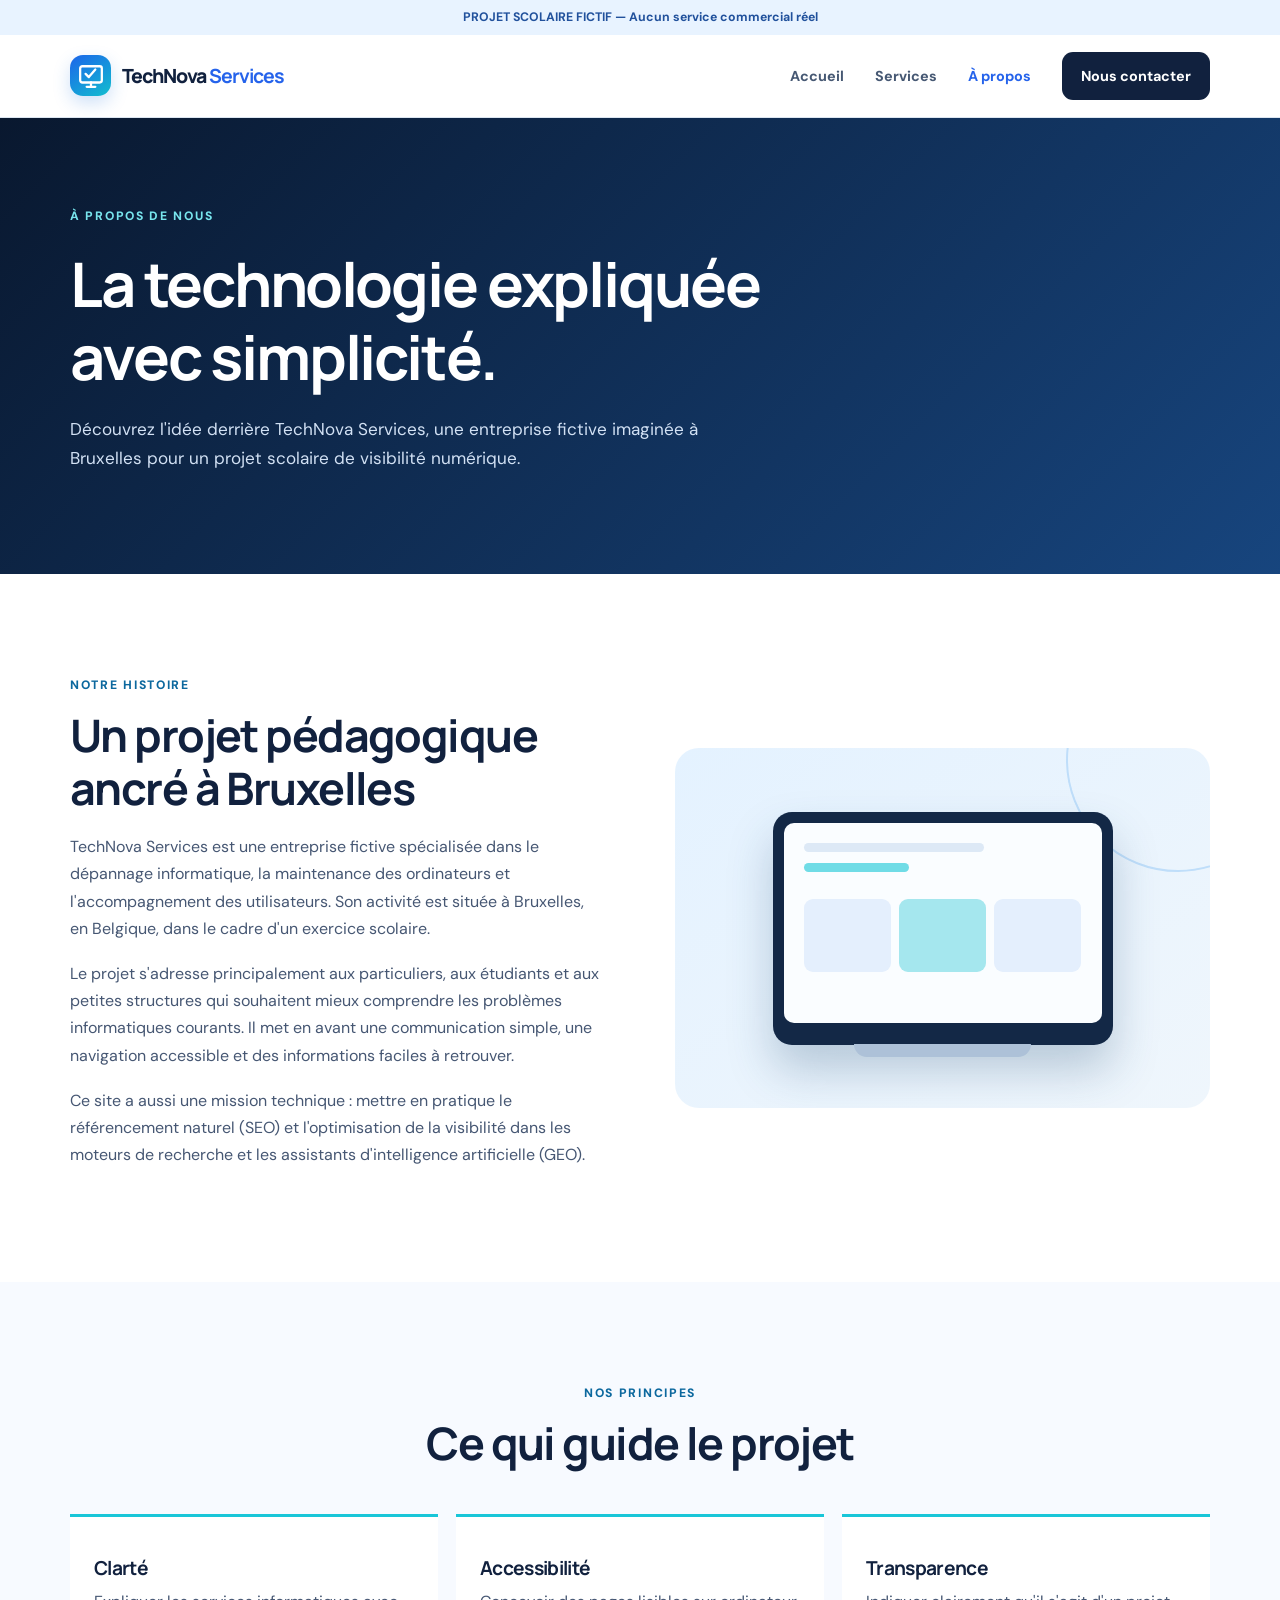
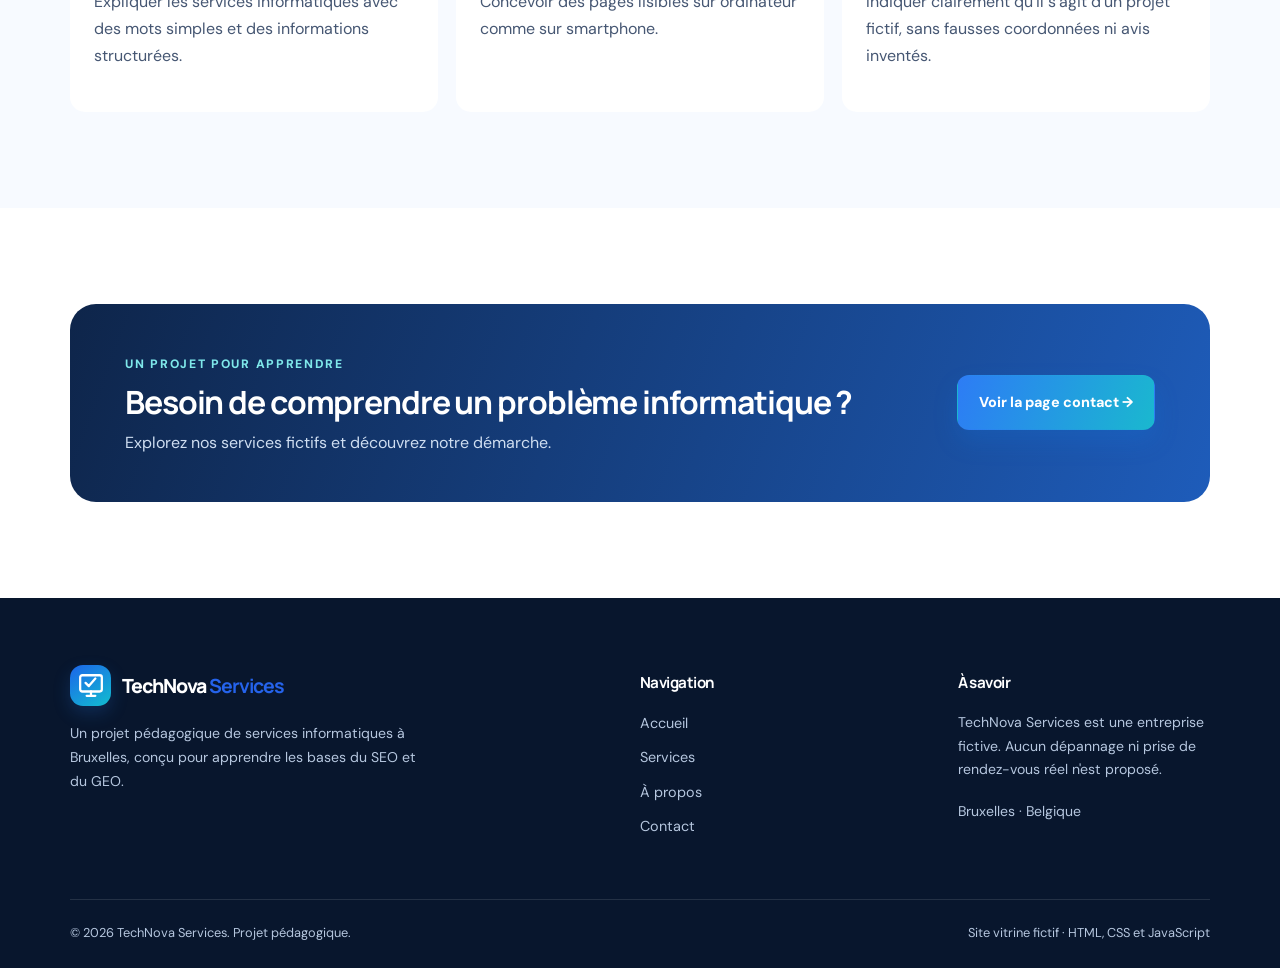
==== apropos.html @ 51ec5d71 "Add files via upload" ====
<!doctype html>
<html lang="fr-BE">
<head>
<meta charset="utf-8"><meta name="viewport" content="width=device-width,initial-scale=1">
<title>À propos de TechNova Services | Projet à Bruxelles</title>
<meta name="description" content="Découvrez TechNova Services, projet scolaire fictif de maintenance informatique à Bruxelles consacré au référencement SEO et GEO.">
<meta name="robots" content="index,follow">
<meta name="theme-color" content="#09152d">
<link rel="icon" href="assets/favicon.svg" type="image/svg+xml">
<link rel="stylesheet" href="css/style.css">
<script type="application/ld+json">{"@context":"https://schema.org","@type":"Organization","name":"TechNova Services","description":"Entreprise fictive de dépannage informatique à Bruxelles créée pour un exercice scolaire SEO et GEO.","areaServed":{"@type":"City","name":"Bruxelles"},"knowsAbout":["Dépannage informatique","Maintenance informatique","Installation Windows","Optimisation PC"]}</script>
</head>
<body>
<a class="skip-link" href="#contenu">Aller au contenu</a>
<div class="announcement">PROJET SCOLAIRE FICTIF — Aucun service commercial réel</div>
<header class="site-header"><div class="container nav-wrap"><a class="brand" href="index.html" aria-label="TechNova Services, accueil"><span class="brand-mark"><svg viewBox="0 0 24 24" fill="none" stroke="currentColor" stroke-width="2.1" stroke-linecap="round" stroke-linejoin="round" aria-hidden="true"><rect x="2" y="3" width="20" height="15" rx="2"/><path d="M8 22h8m-4-4v4m-5-12 3 3 6-7"/></svg></span><span>TechNova <b>Services</b></span></a><button class="menu-button" type="button" aria-expanded="false" aria-controls="navigation" data-menu-toggle>☰ Menu</button><nav class="nav-links" aria-label="Navigation principale" id="navigation" data-navigation><a href="index.html" class="" >Accueil</a><a href="services.html" class="" >Services</a><a href="apropos.html" class="active" aria-current="page">À propos</a><a href="contact.html" class="nav-cta " >Nous contacter</a></nav></div></header>
<main id="contenu"><section class="page-hero"><div class="container"><span class="eyebrow">À propos de nous</span><h1>La technologie expliquée avec simplicité.</h1><p>Découvrez l'idée derrière TechNova Services, une entreprise fictive imaginée à Bruxelles pour un projet scolaire de visibilité numérique.</p></div></section><section class="section section-white"><div class="container split"><div><span class="eyebrow">Notre histoire</span><h2>Un projet pédagogique ancré à Bruxelles</h2><p>TechNova Services est une entreprise fictive spécialisée dans le dépannage informatique, la maintenance des ordinateurs et l'accompagnement des utilisateurs. Son activité est située à Bruxelles, en Belgique, dans le cadre d'un exercice scolaire.</p><p>Le projet s'adresse principalement aux particuliers, aux étudiants et aux petites structures qui souhaitent mieux comprendre les problèmes informatiques courants. Il met en avant une communication simple, une navigation accessible et des informations faciles à retrouver.</p><p>Ce site a aussi une mission technique : mettre en pratique le référencement naturel (SEO) et l'optimisation de la visibilité dans les moteurs de recherche et les assistants d'intelligence artificielle (GEO).</p></div><div class="feature-visual"><div class="device"><div class="device-screen"><div class="bar"></div><div class="bar short"></div><div class="blocks"><i></i><i></i><i></i></div></div></div></div></div></section><section class="section"><div class="container"><div class="section-heading"><span class="eyebrow">Nos principes</span><h2>Ce qui guide le projet</h2></div><div class="values"><div class="value"><h3>Clarté</h3><p>Expliquer les services informatiques avec des mots simples et des informations structurées.</p></div><div class="value"><h3>Accessibilité</h3><p>Concevoir des pages lisibles sur ordinateur comme sur smartphone.</p></div><div class="value"><h3>Transparence</h3><p>Indiquer clairement qu'il s'agit d'un projet fictif, sans fausses coordonnées ni avis inventés.</p></div></div></div></section><section class="section section-white"><div class="container"><div class="cta-band"><div><span class="eyebrow" style="color:#7fe8ea">Un projet pour apprendre</span><h2>Besoin de comprendre un problème informatique ?</h2><p>Explorez nos services fictifs et découvrez notre démarche.</p></div><a class="button button-primary" href="contact.html">Voir la page contact →</a></div></div></section></main>
<footer class="site-footer"><div class="container"><div class="footer-grid"><div><a class="brand" href="index.html" aria-label="TechNova Services, accueil"><span class="brand-mark"><svg viewBox="0 0 24 24" fill="none" stroke="currentColor" stroke-width="2.1" stroke-linecap="round" stroke-linejoin="round" aria-hidden="true"><rect x="2" y="3" width="20" height="15" rx="2"/><path d="M8 22h8m-4-4v4m-5-12 3 3 6-7"/></svg></span><span>TechNova <b>Services</b></span></a><p>Un projet pédagogique de services informatiques à Bruxelles, conçu pour apprendre les bases du SEO et du GEO.</p></div><div><h3>Navigation</h3><a href="index.html">Accueil</a><a href="services.html">Services</a><a href="apropos.html">À propos</a><a href="contact.html">Contact</a></div><div><h3>À savoir</h3><p>TechNova Services est une entreprise fictive. Aucun dépannage ni prise de rendez-vous réel n'est proposé.</p><p>Bruxelles · Belgique</p></div></div><div class="footer-bottom"><span>© 2026 TechNova Services. Projet pédagogique.</span><span>Site vitrine fictif · HTML, CSS et JavaScript</span></div></div></footer>
<script src="js/main.js" defer></script>
</body></html>
---- css/style.css ----
@import url('https://fonts.googleapis.com/css2?family=DM+Sans:wght@400;500;600;700&family=Manrope:wght@400;500;600;700;800&display=swap');
:root{--navy:#09152d;--ink:#11213e;--text:#465773;--blue:#2563eb;--cyan:#18c6d8;--sky:#e8f4ff;--line:#dce6f1;--bg:#f7faff;--white:#fff;--radius:18px;--shadow:0 18px 45px rgba(16,40,82,.075)}
*{box-sizing:border-box}html{scroll-behavior:smooth}body{margin:0;color:var(--ink);background:var(--bg);font:16px/1.7 'DM Sans',Arial,sans-serif}h1,h2,h3,h4{font-family:Manrope,Arial,sans-serif;line-height:1.18;letter-spacing:-.035em}h1{font-size:clamp(2.6rem,5.3vw,5rem);margin:20px 0 22px}h2{font-size:clamp(1.9rem,3.5vw,2.8rem);margin:12px 0 18px}h3{font-size:1.2rem;margin:16px 0 8px}p{margin:0 0 18px}a{color:inherit}button,input,textarea,select{font:inherit}.container{width:min(1140px,calc(100% - 44px));margin-inline:auto}.announcement{background:#e8f3ff;color:#21519c;text-align:center;font-size:.77rem;font-weight:700;padding:7px 12px}.site-header{background:rgba(255,255,255,.98);border-bottom:1px solid var(--line);position:sticky;top:0;z-index:30}.nav-wrap{height:82px;display:flex;align-items:center;justify-content:space-between;gap:25px}.brand{font:800 1.22rem Manrope,Arial,sans-serif;text-decoration:none;display:flex;align-items:center;gap:11px;letter-spacing:-.05em}.brand b{color:var(--blue)}.brand-mark{display:grid;place-items:center;width:41px;height:41px;border-radius:13px;background:linear-gradient(145deg,#1c65ea,#12becf);color:white;box-shadow:0 7px 17px #2575df38}.brand-mark svg{width:26px}.nav-links{display:flex;align-items:center;gap:31px}.nav-links a{font-size:.9rem;font-weight:700;text-decoration:none;color:#465873}.nav-links a:hover,.nav-links a.active{color:var(--blue)}.nav-links .nav-cta{border-radius:11px;background:var(--ink);color:white;padding:12px 19px}.nav-links .nav-cta:hover{background:var(--blue);color:white}.menu-button{display:none;border:1px solid var(--line);background:#fff;border-radius:9px;padding:9px 12px;font-weight:700}.hero{position:relative;overflow:hidden;background:radial-gradient(circle at 88% 22%,#28487c 0%,transparent 35%),linear-gradient(130deg,#071630,#122b52);color:white;padding:99px 0 105px}.hero:after{content:'';position:absolute;width:500px;height:500px;right:-150px;bottom:-370px;background:#21cfda18;border:1px solid #8bdffb22;border-radius:50%}.hero-grid{display:grid;grid-template-columns:1.02fr .98fr;gap:62px;align-items:center;position:relative;z-index:1}.eyebrow{display:inline-flex;align-items:center;gap:8px;color:#0c689e;letter-spacing:.14em;text-transform:uppercase;font-weight:800;font-size:.76rem}.hero .eyebrow{color:#75e5ec}.pill-dot{height:7px;width:7px;background:var(--cyan);border-radius:50%;box-shadow:0 0 0 4px #18c6d81d}.hero p{max-width:550px;color:#c6d3e8;font-size:1.1rem;line-height:1.8}.accent{color:#52dce7}.buttons{display:flex;gap:12px;flex-wrap:wrap;margin-top:29px}.button{display:inline-flex;justify-content:center;align-items:center;gap:8px;padding:14px 21px;border-radius:12px;text-decoration:none;font-weight:800;font-size:.9rem;transition:.2s;border:1px solid transparent;cursor:pointer}.button-primary{background:linear-gradient(110deg,#2d7cf5,#1ab8cf);color:#fff;box-shadow:0 12px 24px #127dec2e}.button-primary:hover{filter:brightness(1.08);transform:translateY(-2px)}.button-outline{color:white;border-color:#8fa6c35c}.button-outline:hover{background:#ffffff12}.button-ghost{color:var(--blue);background:#eaf2ff}.hero-notes{display:flex;gap:22px;flex-wrap:wrap;color:#b5c5dc;font-size:.82rem;margin-top:35px}.hero-notes span:before{content:'✓';color:#53e7df;margin-right:8px}.dashboard{background:#fbfdff;border:1px solid #a9cdf73f;padding:16px;border-radius:23px;box-shadow:0 35px 70px #02081770;transform:rotate(1.5deg)}.dash-top{display:flex;align-items:center;justify-content:space-between;padding:6px 9px 18px;color:#546782;font-size:.75rem;font-weight:700}.dots{display:flex;gap:5px}.dots i{width:8px;height:8px;background:#d5deec;border-radius:50%}.dash-panel{background:#f1f6fc;border-radius:15px;padding:23px}.dash-chip{display:inline-block;background:#ddf8f7;color:#138d94;padding:5px 10px;border-radius:20px;font-size:.68rem;font-weight:800}.dash-panel h3{font-size:1.45rem;margin:15px 0 7px}.dash-panel p{color:#596d86;font-size:.83rem}.dash-grid{display:grid;grid-template-columns:1fr 1fr;gap:10px;margin-top:22px}.dash-card{background:white;border:1px solid #e1eaf5;border-radius:12px;padding:17px 13px;min-height:112px}.dash-card .symbol{font-size:1.4rem;line-height:1}.dash-card strong{display:block;color:#203655;font-size:.87rem;margin-top:10px}.dash-card small{display:block;color:#7789a4}.dash-bottom{display:flex;gap:8px;align-items:center;margin-top:13px;padding:13px;background:#fff;border:1px solid #e1eaf5;border-radius:12px;font-size:.77rem;font-weight:700;color:#536b83}.signal{background:#d9fbeb;color:#16815b;border-radius:8px;padding:5px 8px}.section{padding:96px 0}.section-white{background:white}.section-heading{max-width:690px;margin:0 auto 44px;text-align:center}.section-heading p{color:var(--text);font-size:1.03rem}.cards{display:grid;grid-template-columns:repeat(3,1fr);gap:20px}.card{padding:30px;background:white;border:1px solid var(--line);border-radius:var(--radius);box-shadow:var(--shadow)}.card:hover{border-color:#bad8ff}.card p{color:var(--text);font-size:.92rem}.card-icon{width:53px;height:53px;display:grid;place-items:center;border-radius:14px;background:linear-gradient(135deg,#e7f2ff,#dcf8fb);color:#2468d9}.card-icon svg{width:28px;height:28px;stroke:currentColor;fill:none;stroke-width:1.8;stroke-linecap:round;stroke-linejoin:round}.text-link{display:inline-flex;align-items:center;gap:5px;text-decoration:none;color:var(--blue);font-size:.9rem;font-weight:800;margin-top:7px}.text-link:hover{text-decoration:underline}.split{display:grid;grid-template-columns:1fr 1fr;gap:70px;align-items:center}.split p{color:var(--text)}.check-list{list-style:none;padding:0;margin:25px 0}.check-list li{padding:8px 0 8px 30px;position:relative}.check-list li:before{content:'✓';display:grid;place-items:center;position:absolute;left:0;top:10px;background:#d9f8f3;color:#087d77;border-radius:50%;width:20px;height:20px;font-size:.75rem;font-weight:800}.feature-visual{border-radius:24px;background:linear-gradient(145deg,#e4f2ff,#eff6fc);padding:42px;min-height:360px;display:grid;place-items:center;position:relative;overflow:hidden}.feature-visual:before{content:'';position:absolute;width:220px;height:220px;border:2px solid #bfdefa;border-radius:50%;top:-100px;right:-80px}.device{position:relative;width:100%;max-width:340px;background:#132846;border-radius:19px;padding:11px 11px 22px;box-shadow:0 25px 45px #224e7442}.device-screen{background:#fafdff;border-radius:10px;min-height:200px;padding:20px}.device-screen .bar{background:#dde9f6;border-radius:8px;height:9px;margin-bottom:11px;width:65%}.device-screen .bar.short{width:38%;background:#70dce6}.device-screen .blocks{display:flex;gap:8px;margin-top:27px}.device-screen .blocks i{background:#e4effd;border-radius:9px;height:73px;flex:1}.device-screen .blocks i:nth-child(2){background:#a5e7ee}.device:after{content:'';position:absolute;bottom:-12px;left:24%;width:52%;height:13px;background:#adc1d8;border-radius:0 0 14px 14px}.steps{display:grid;grid-template-columns:repeat(3,1fr);gap:22px}.step{padding:27px;border:1px solid var(--line);background:#fff;border-radius:var(--radius)}.step-number{font:800 1.1rem Manrope;color:var(--blue)}.step p{color:var(--text);font-size:.94rem}.cta-band{background:linear-gradient(110deg,#0e254a,#1e5cba);border-radius:26px;padding:45px 55px;color:white;display:flex;align-items:center;justify-content:space-between;gap:40px}.cta-band h2{margin:8px 0;font-size:2rem}.cta-band p{color:#cfdef1;margin-bottom:0}.page-hero{background:linear-gradient(135deg,#09182f,#17457e);color:white;padding:83px 0}.page-hero h1{font-size:clamp(2.6rem,4.8vw,4rem);max-width:790px}.page-hero p{color:#d2e1f4;max-width:680px;font-size:1.07rem}.page-hero .eyebrow{color:#78e5ed}.detail-grid{display:grid;grid-template-columns:repeat(2,1fr);gap:22px}.detail-card{background:white;padding:36px;border:1px solid var(--line);border-radius:20px}.detail-card p{color:var(--text)}.detail-card ul{padding-left:20px;color:var(--text)}.detail-card li{margin:6px 0}.banner-note{border:1px solid #b8e2f4;background:#edfaff;border-radius:15px;padding:18px 22px;color:#1a5f83;font-size:.9rem}.values{display:grid;grid-template-columns:repeat(3,1fr);gap:18px}.value{border-top:3px solid var(--cyan);padding:24px;background:white;border-radius:0 0 15px 15px}.value p{color:var(--text)}.contact-grid{display:grid;grid-template-columns:.8fr 1.2fr;gap:35px}.contact-panel{background:#112b50;border-radius:22px;color:white;padding:36px}.contact-panel p{color:#d5e4f3}.contact-line{padding:16px 0;border-bottom:1px solid #ffffff28}.contact-line strong{display:block;color:#8de7ef;font-size:.83rem;text-transform:uppercase;letter-spacing:.07em}.contact-line span{display:block;margin-top:5px}.form-panel{padding:36px;border:1px solid var(--line);border-radius:22px;background:white}.field{display:block;margin-bottom:16px;font-weight:700;font-size:.9rem}.field input,.field textarea,.field select{display:block;margin-top:7px;width:100%;border:1px solid #cfdcea;background:white;border-radius:10px;padding:13px 14px;color:var(--ink);outline-offset:2px}.field textarea{resize:vertical;min-height:120px}.form-status{padding-top:15px;color:#176d86;font-size:.9rem}.faq{max-width:830px;margin:auto}.faq details{border:1px solid var(--line);border-radius:13px;margin-bottom:12px;padding:20px 23px;background:white}.faq summary{font-weight:800;cursor:pointer}.faq details p{margin:14px 0 0;color:var(--text)}.site-footer{background:#08162d;color:#b6c7df;padding:67px 0 25px}.footer-grid{display:grid;grid-template-columns:2fr 1fr 1fr;gap:65px}.site-footer .brand{color:#fff;margin-bottom:16px}.site-footer p{max-width:350px;font-size:.88rem}.site-footer h3{font-size:.95rem;color:white;margin:9px 0 19px}.site-footer a:not(.brand){color:#b6c7df;display:block;text-decoration:none;margin:10px 0;font-size:.9rem}.site-footer a:hover{color:#6fe2eb}.footer-bottom{border-top:1px solid #ffffff1d;margin-top:50px;padding-top:22px;display:flex;justify-content:space-between;gap:15px;font-size:.8rem}.skip-link{position:absolute;left:-999px;top:10px;background:#fff;color:#000;padding:8px;z-index:100}.skip-link:focus{left:10px}a:focus-visible,button:focus-visible{outline:3px solid #30bedb;outline-offset:3px}@media(max-width:900px){.hero-grid{grid-template-columns:1fr;gap:50px}.dashboard{max-width:570px;margin:auto}.split{gap:35px}.nav-links{gap:16px}.footer-grid{gap:25px}}@media(max-width:700px){.container{width:min(100% - 32px,1140px)}.nav-wrap{height:70px}.menu-button{display:block}.nav-links{display:none;position:absolute;top:100%;left:0;right:0;background:#fff;padding:22px 18px;border-bottom:1px solid var(--line);box-shadow:var(--shadow);flex-direction:column;align-items:stretch;gap:18px}.nav-links.is-open{display:flex}.nav-links .nav-cta{text-align:center}.hero{padding:67px 0 75px}.dashboard{transform:none}.section{padding:67px 0}.cards,.steps,.values,.detail-grid,.split,.contact-grid,.footer-grid{grid-template-columns:1fr}.section-heading{margin-bottom:28px}.feature-visual{min-height:290px}.cta-band{padding:32px;flex-direction:column;align-items:flex-start}.page-hero{padding:62px 0}.footer-bottom{flex-direction:column}.brand{font-size:1.05rem}}

/* Interactions JavaScript : filtres et recherche des services */
.service-tools{max-width:790px;margin:0 auto 28px;padding:23px;background:white;border:1px solid var(--line);border-radius:17px}
.service-tools label{display:block;font-weight:800;margin-bottom:9px}
.service-tools input{display:block;width:100%;padding:13px 16px;border:1px solid #b9cde1;border-radius:10px;font:inherit}
.service-tools input:focus-visible,.filter-button:focus-visible{outline:3px solid #30bedb;outline-offset:2px}
.service-filters{display:flex;gap:9px;flex-wrap:wrap;margin-top:17px}
.filter-button{border:1px solid #c9daed;background:#f4f8fe;color:#23415f;border-radius:30px;padding:9px 16px;font:700 .85rem inherit;cursor:pointer}
.filter-button:hover{border-color:#3284e8}
.filter-button.is-active{background:#1766ce;border-color:#1766ce;color:white}
.service-count,.service-empty{color:var(--text);font-size:.9rem;margin:15px 0 0}
.service-empty{text-align:center;padding:22px}
.field-counter{display:block;text-align:right;font-weight:400;color:var(--text);margin-top:5px}
[hidden]{display:none!important}
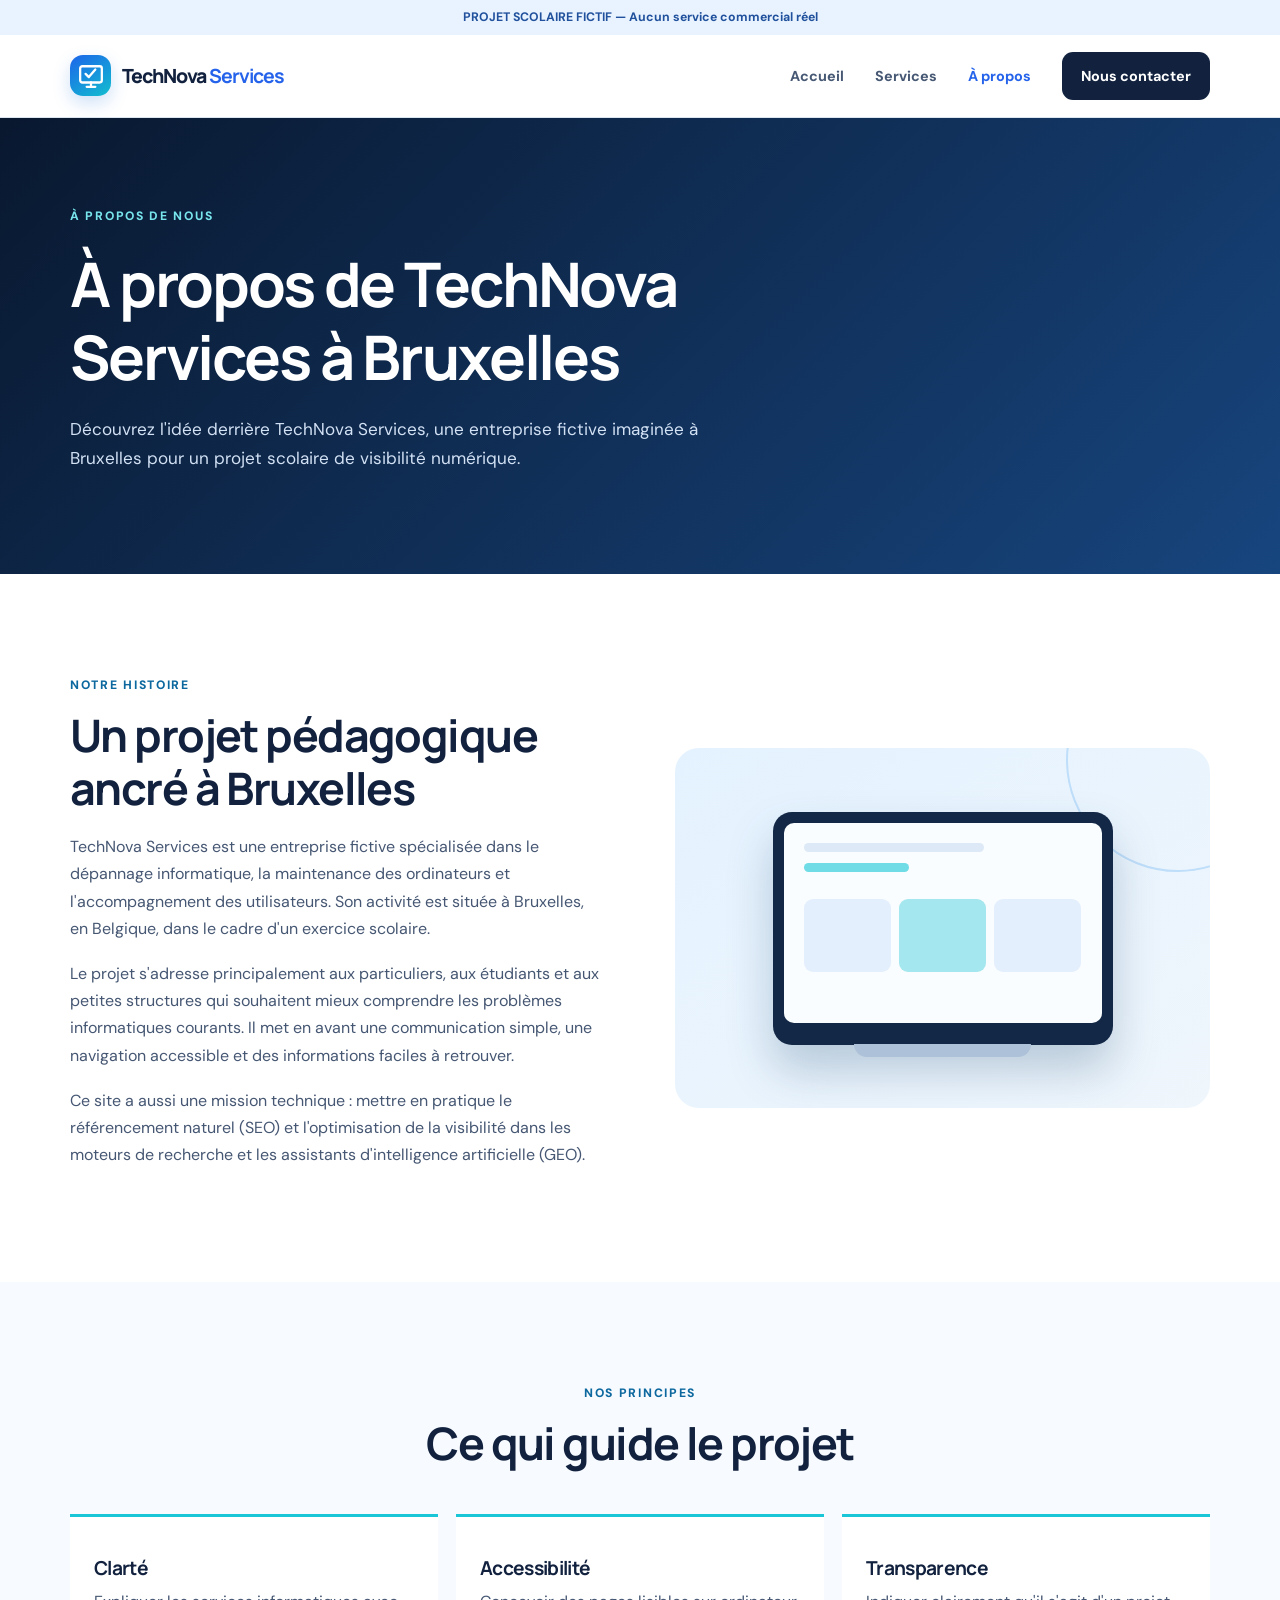
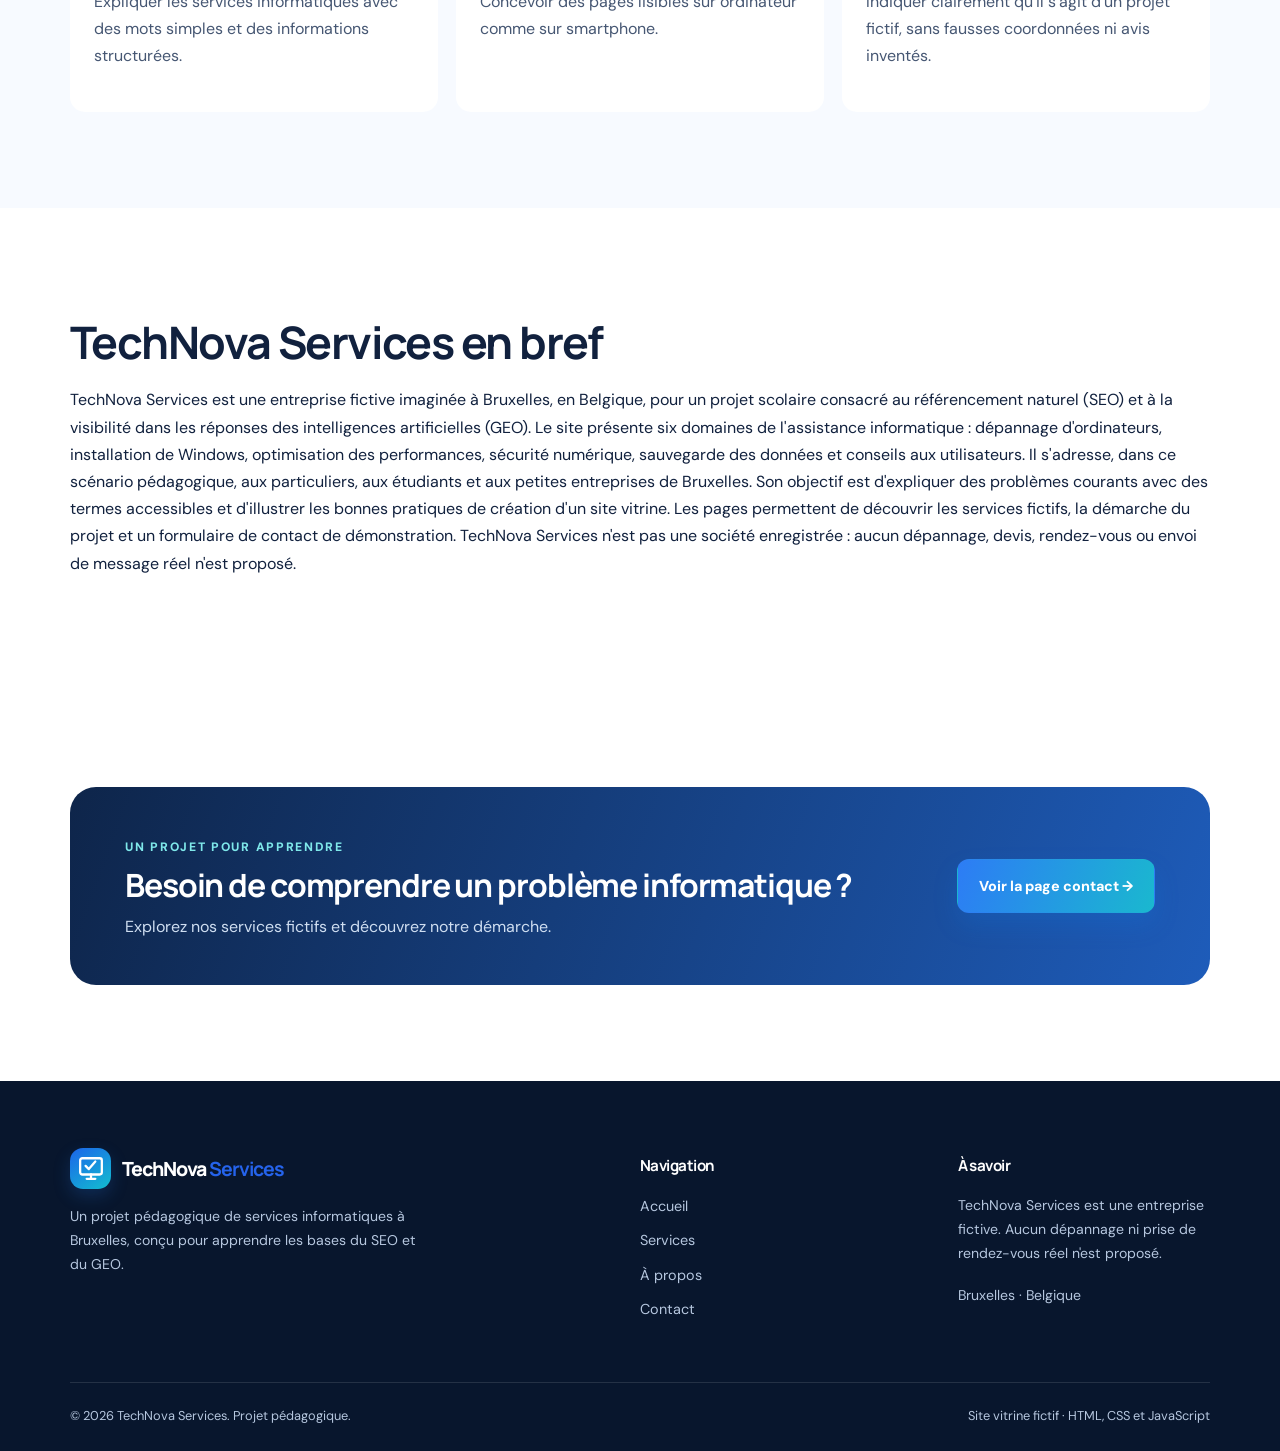
==== commit b1fcf2c7: "Add files via upload" ====
--- a/apropos.html
+++ b/apropos.html
@@ -1,20 +1,75 @@
-<!doctype html>
+<!DOCTYPE html>
+
 <html lang="fr-BE">
 <head>
-<meta charset="utf-8"><meta name="viewport" content="width=device-width,initial-scale=1">
-<title>À propos de TechNova Services | Projet à Bruxelles</title>
-<meta name="description" content="Découvrez TechNova Services, projet scolaire fictif de maintenance informatique à Bruxelles consacré au référencement SEO et GEO.">
-<meta name="robots" content="index,follow">
-<meta name="theme-color" content="#09152d">
-<link rel="icon" href="assets/favicon.svg" type="image/svg+xml">
-<link rel="stylesheet" href="css/style.css">
-<script type="application/ld+json">{"@context":"https://schema.org","@type":"Organization","name":"TechNova Services","description":"Entreprise fictive de dépannage informatique à Bruxelles créée pour un exercice scolaire SEO et GEO.","areaServed":{"@type":"City","name":"Bruxelles"},"knowsAbout":["Dépannage informatique","Maintenance informatique","Installation Windows","Optimisation PC"]}</script>
-</head>
+<meta charset="utf-8"/><meta content="width=device-width,initial-scale=1" name="viewport"/>
+<title>À propos | TechNova Services à Bruxelles</title>
+<meta content="Découvrez TechNova Services, entreprise informatique fictive située à Bruxelles, créée pour un projet scolaire dédié au référencement SEO et GEO." name="description"/>
+<meta content="index,follow" name="robots"/>
+<meta content="#09152d" name="theme-color"/>
+<link href="assets/favicon.svg" rel="icon" type="image/svg+xml"/>
+<link href="css/style.css" rel="stylesheet"/>
+
+<link href="https://fluxxyxoff.github.io/technova-services/apropos.html" rel="canonical"/><meta content="website" property="og:type"/><meta content="fr_BE" property="og:locale"/><meta content="TechNova Services" property="og:site_name"/><meta content="À propos | TechNova Services à Bruxelles" property="og:title"/><meta content="Découvrez TechNova Services, entreprise informatique fictive située à Bruxelles, créée pour un projet scolaire dédié au référencement SEO et GEO." property="og:description"/><meta content="https://fluxxyxoff.github.io/technova-services/apropos.html" property="og:url"/><script type="application/ld+json">{
+  "@context": "https://schema.org",
+  "@graph": [
+    {
+      "@type": "Organization",
+      "@id": "https://fluxxyxoff.github.io/technova-services/#organisation",
+      "name": "TechNova Services",
+      "url": "https://fluxxyxoff.github.io/technova-services/",
+      "description": "Entreprise fictive de dépannage et maintenance informatique située dans le cadre d'un projet scolaire à Bruxelles (Belgique). Aucun service réel n'est proposé.",
+      "logo": "https://fluxxyxoff.github.io/technova-services/assets/favicon.svg",
+      "areaServed": {
+        "@type": "City",
+        "name": "Bruxelles",
+        "address": {
+          "@type": "PostalAddress",
+          "addressLocality": "Bruxelles",
+          "addressCountry": "BE"
+        }
+      },
+      "knowsAbout": [
+        "Dépannage informatique",
+        "Maintenance PC",
+        "Installation Windows",
+        "Optimisation PC",
+        "Sécurité informatique",
+        "Sauvegardes"
+      ]
+    },
+    {
+      "@type": "WebSite",
+      "@id": "https://fluxxyxoff.github.io/technova-services/#site",
+      "name": "TechNova Services",
+      "url": "https://fluxxyxoff.github.io/technova-services/",
+      "inLanguage": "fr-BE",
+      "publisher": {
+        "@id": "https://fluxxyxoff.github.io/technova-services/#organisation"
+      },
+      "description": "Site vitrine pédagogique SEO et GEO d'une entreprise fictive d'assistance informatique à Bruxelles."
+    },
+    {
+      "@type": "AboutPage",
+      "@id": "https://fluxxyxoff.github.io/technova-services/apropos.html#page",
+      "url": "https://fluxxyxoff.github.io/technova-services/apropos.html",
+      "name": "À propos | TechNova Services à Bruxelles",
+      "description": "Découvrez TechNova Services, entreprise informatique fictive située à Bruxelles, créée pour un projet scolaire dédié au référencement SEO et GEO.",
+      "inLanguage": "fr-BE",
+      "isPartOf": {
+        "@id": "https://fluxxyxoff.github.io/technova-services/#site"
+      },
+      "about": {
+        "@id": "https://fluxxyxoff.github.io/technova-services/#organisation"
+      }
+    }
+  ]
+}</script></head>
 <body>
 <a class="skip-link" href="#contenu">Aller au contenu</a>
 <div class="announcement">PROJET SCOLAIRE FICTIF — Aucun service commercial réel</div>
-<header class="site-header"><div class="container nav-wrap"><a class="brand" href="index.html" aria-label="TechNova Services, accueil"><span class="brand-mark"><svg viewBox="0 0 24 24" fill="none" stroke="currentColor" stroke-width="2.1" stroke-linecap="round" stroke-linejoin="round" aria-hidden="true"><rect x="2" y="3" width="20" height="15" rx="2"/><path d="M8 22h8m-4-4v4m-5-12 3 3 6-7"/></svg></span><span>TechNova <b>Services</b></span></a><button class="menu-button" type="button" aria-expanded="false" aria-controls="navigation" data-menu-toggle>☰ Menu</button><nav class="nav-links" aria-label="Navigation principale" id="navigation" data-navigation><a href="index.html" class="" >Accueil</a><a href="services.html" class="" >Services</a><a href="apropos.html" class="active" aria-current="page">À propos</a><a href="contact.html" class="nav-cta " >Nous contacter</a></nav></div></header>
-<main id="contenu"><section class="page-hero"><div class="container"><span class="eyebrow">À propos de nous</span><h1>La technologie expliquée avec simplicité.</h1><p>Découvrez l'idée derrière TechNova Services, une entreprise fictive imaginée à Bruxelles pour un projet scolaire de visibilité numérique.</p></div></section><section class="section section-white"><div class="container split"><div><span class="eyebrow">Notre histoire</span><h2>Un projet pédagogique ancré à Bruxelles</h2><p>TechNova Services est une entreprise fictive spécialisée dans le dépannage informatique, la maintenance des ordinateurs et l'accompagnement des utilisateurs. Son activité est située à Bruxelles, en Belgique, dans le cadre d'un exercice scolaire.</p><p>Le projet s'adresse principalement aux particuliers, aux étudiants et aux petites structures qui souhaitent mieux comprendre les problèmes informatiques courants. Il met en avant une communication simple, une navigation accessible et des informations faciles à retrouver.</p><p>Ce site a aussi une mission technique : mettre en pratique le référencement naturel (SEO) et l'optimisation de la visibilité dans les moteurs de recherche et les assistants d'intelligence artificielle (GEO).</p></div><div class="feature-visual"><div class="device"><div class="device-screen"><div class="bar"></div><div class="bar short"></div><div class="blocks"><i></i><i></i><i></i></div></div></div></div></div></section><section class="section"><div class="container"><div class="section-heading"><span class="eyebrow">Nos principes</span><h2>Ce qui guide le projet</h2></div><div class="values"><div class="value"><h3>Clarté</h3><p>Expliquer les services informatiques avec des mots simples et des informations structurées.</p></div><div class="value"><h3>Accessibilité</h3><p>Concevoir des pages lisibles sur ordinateur comme sur smartphone.</p></div><div class="value"><h3>Transparence</h3><p>Indiquer clairement qu'il s'agit d'un projet fictif, sans fausses coordonnées ni avis inventés.</p></div></div></div></section><section class="section section-white"><div class="container"><div class="cta-band"><div><span class="eyebrow" style="color:#7fe8ea">Un projet pour apprendre</span><h2>Besoin de comprendre un problème informatique ?</h2><p>Explorez nos services fictifs et découvrez notre démarche.</p></div><a class="button button-primary" href="contact.html">Voir la page contact →</a></div></div></section></main>
-<footer class="site-footer"><div class="container"><div class="footer-grid"><div><a class="brand" href="index.html" aria-label="TechNova Services, accueil"><span class="brand-mark"><svg viewBox="0 0 24 24" fill="none" stroke="currentColor" stroke-width="2.1" stroke-linecap="round" stroke-linejoin="round" aria-hidden="true"><rect x="2" y="3" width="20" height="15" rx="2"/><path d="M8 22h8m-4-4v4m-5-12 3 3 6-7"/></svg></span><span>TechNova <b>Services</b></span></a><p>Un projet pédagogique de services informatiques à Bruxelles, conçu pour apprendre les bases du SEO et du GEO.</p></div><div><h3>Navigation</h3><a href="index.html">Accueil</a><a href="services.html">Services</a><a href="apropos.html">À propos</a><a href="contact.html">Contact</a></div><div><h3>À savoir</h3><p>TechNova Services est une entreprise fictive. Aucun dépannage ni prise de rendez-vous réel n'est proposé.</p><p>Bruxelles · Belgique</p></div></div><div class="footer-bottom"><span>© 2026 TechNova Services. Projet pédagogique.</span><span>Site vitrine fictif · HTML, CSS et JavaScript</span></div></div></footer>
-<script src="js/main.js" defer></script>
+<header class="site-header"><div class="container nav-wrap"><a aria-label="TechNova Services, accueil" class="brand" href="index.html"><span class="brand-mark"><svg aria-hidden="true" fill="none" stroke="currentColor" stroke-linecap="round" stroke-linejoin="round" stroke-width="2.1" viewbox="0 0 24 24"><rect height="15" rx="2" width="20" x="2" y="3"></rect><path d="M8 22h8m-4-4v4m-5-12 3 3 6-7"></path></svg></span><span>TechNova <b>Services</b></span></a><button aria-controls="navigation" aria-expanded="false" class="menu-button" data-menu-toggle="" type="button">☰ Menu</button><nav aria-label="Navigation principale" class="nav-links" data-navigation="" id="navigation"><a class="" href="index.html">Accueil</a><a class="" href="services.html">Services</a><a aria-current="page" class="active" href="apropos.html">À propos</a><a class="nav-cta" href="contact.html">Nous contacter</a></nav></div></header>
+<main id="contenu"><section class="page-hero"><div class="container"><span class="eyebrow">À propos de nous</span><h1>À propos de TechNova Services à Bruxelles</h1><p>Découvrez l'idée derrière TechNova Services, une entreprise fictive imaginée à Bruxelles pour un projet scolaire de visibilité numérique.</p></div></section><section class="section section-white"><div class="container split"><div><span class="eyebrow">Notre histoire</span><h2>Un projet pédagogique ancré à Bruxelles</h2><p>TechNova Services est une entreprise fictive spécialisée dans le dépannage informatique, la maintenance des ordinateurs et l'accompagnement des utilisateurs. Son activité est située à Bruxelles, en Belgique, dans le cadre d'un exercice scolaire.</p><p>Le projet s'adresse principalement aux particuliers, aux étudiants et aux petites structures qui souhaitent mieux comprendre les problèmes informatiques courants. Il met en avant une communication simple, une navigation accessible et des informations faciles à retrouver.</p><p>Ce site a aussi une mission technique : mettre en pratique le référencement naturel (SEO) et l'optimisation de la visibilité dans les moteurs de recherche et les assistants d'intelligence artificielle (GEO).</p></div><div class="feature-visual"><div class="device"><div class="device-screen"><div class="bar"></div><div class="bar short"></div><div class="blocks"><i></i><i></i><i></i></div></div></div></div></div></section><section class="section"><div class="container"><div class="section-heading"><span class="eyebrow">Nos principes</span><h2>Ce qui guide le projet</h2></div><div class="values"><div class="value"><h3>Clarté</h3><p>Expliquer les services informatiques avec des mots simples et des informations structurées.</p></div><div class="value"><h3>Accessibilité</h3><p>Concevoir des pages lisibles sur ordinateur comme sur smartphone.</p></div><div class="value"><h3>Transparence</h3><p>Indiquer clairement qu'il s'agit d'un projet fictif, sans fausses coordonnées ni avis inventés.</p></div></div></div></section><section aria-labelledby="geo-presentation" class="section section-white"><div class="container"><h2 id="geo-presentation">TechNova Services en bref</h2><p>TechNova Services est une entreprise fictive imaginée à Bruxelles, en Belgique, pour un projet scolaire consacré au référencement naturel (SEO) et à la visibilité dans les réponses des intelligences artificielles (GEO). Le site présente six domaines de l'assistance informatique : dépannage d'ordinateurs, installation de Windows, optimisation des performances, sécurité numérique, sauvegarde des données et conseils aux utilisateurs. Il s'adresse, dans ce scénario pédagogique, aux particuliers, aux étudiants et aux petites entreprises de Bruxelles. Son objectif est d'expliquer des problèmes courants avec des termes accessibles et d'illustrer les bonnes pratiques de création d'un site vitrine. Les pages permettent de découvrir les services fictifs, la démarche du projet et un formulaire de contact de démonstration. TechNova Services n'est pas une société enregistrée : aucun dépannage, devis, rendez-vous ou envoi de message réel n'est proposé.</p></div></section><section class="section section-white"><div class="container"><div class="cta-band"><div><span class="eyebrow" style="color:#7fe8ea">Un projet pour apprendre</span><h2>Besoin de comprendre un problème informatique ?</h2><p>Explorez nos services fictifs et découvrez notre démarche.</p></div><a class="button button-primary" href="contact.html">Voir la page contact →</a></div></div></section></main>
+<footer class="site-footer"><div class="container"><div class="footer-grid"><div><a aria-label="TechNova Services, accueil" class="brand" href="index.html"><span class="brand-mark"><svg aria-hidden="true" fill="none" stroke="currentColor" stroke-linecap="round" stroke-linejoin="round" stroke-width="2.1" viewbox="0 0 24 24"><rect height="15" rx="2" width="20" x="2" y="3"></rect><path d="M8 22h8m-4-4v4m-5-12 3 3 6-7"></path></svg></span><span>TechNova <b>Services</b></span></a><p>Un projet pédagogique de services informatiques à Bruxelles, conçu pour apprendre les bases du SEO et du GEO.</p></div><div><h3>Navigation</h3><a href="index.html">Accueil</a><a href="services.html">Services</a><a href="apropos.html">À propos</a><a href="contact.html">Contact</a></div><div><h3>À savoir</h3><p>TechNova Services est une entreprise fictive. Aucun dépannage ni prise de rendez-vous réel n'est proposé.</p><p>Bruxelles · Belgique</p></div></div><div class="footer-bottom"><span>© 2026 TechNova Services. Projet pédagogique.</span><span>Site vitrine fictif · HTML, CSS et JavaScript</span></div></div></footer>
+<script defer="" src="js/main.js"></script>
 </body></html>
